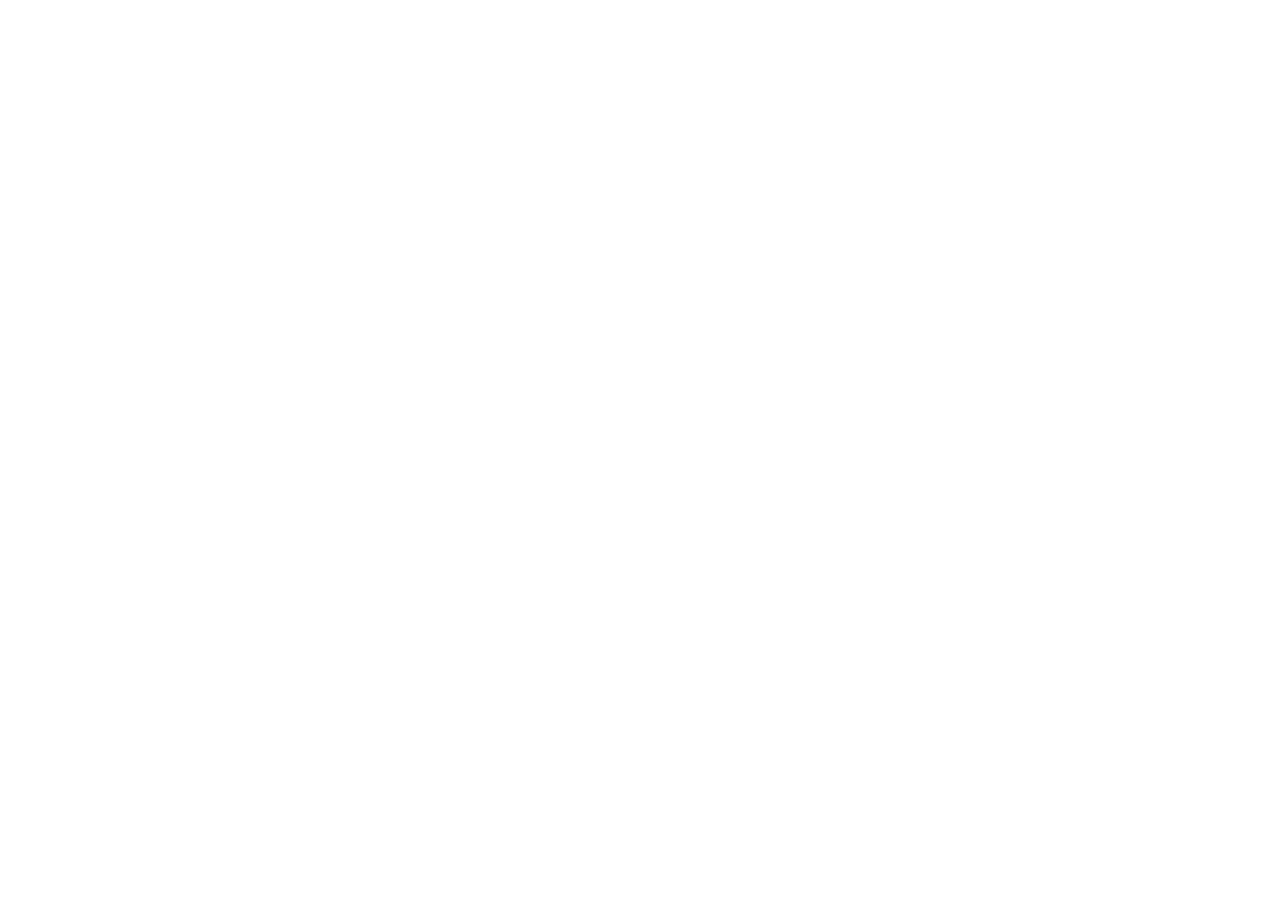
==== index.html @ 3a72f550 "Inicio de proyecto" ====
<!DOCTYPE html>
<html lang="en">
<head>
    <meta charset="UTF-8">
    <meta name="viewport" content="width=device-width, initial-scale=1.0">
    <title>Mobile First</title>
    <link rel="stylesheet" href="./style.css">
<link href="https://fonts.googleapis.com/css2?family=DM+Sans:ital,opsz,wght@0,9..40,100..1000;1,9..40,100..1000&family=Inter:ital,opsz,wght@0,14..32,100..900;1,14..32,100..900&display=swap" rel="stylesheet">
</head>
<body>   
<header></header>
<main>
    <section></section>
    <section></section>
    <section></section>
    <section></section>
</main>
<footer></footer>
</body>
</html>
---- style.css ----
:root {
    --bitcoin-orange:#F7931A;
    --soft-orange:#FFE9D5;
    --secondary-blue:#1A9AF7;
    --soft-blue:#e7f5ff;
    --warm-black:#201e1c;
    --black:#282623;
    --grey:#bababa;
    --off-white:#faf8f7;
    --just-white:#fff;
}
*{
    box-sizing: border-box;
    margin: 0;
    padding: 0;
}
html {
    font-size: 62.5%;
    font-family: "DM Sans", sans-serif;
}
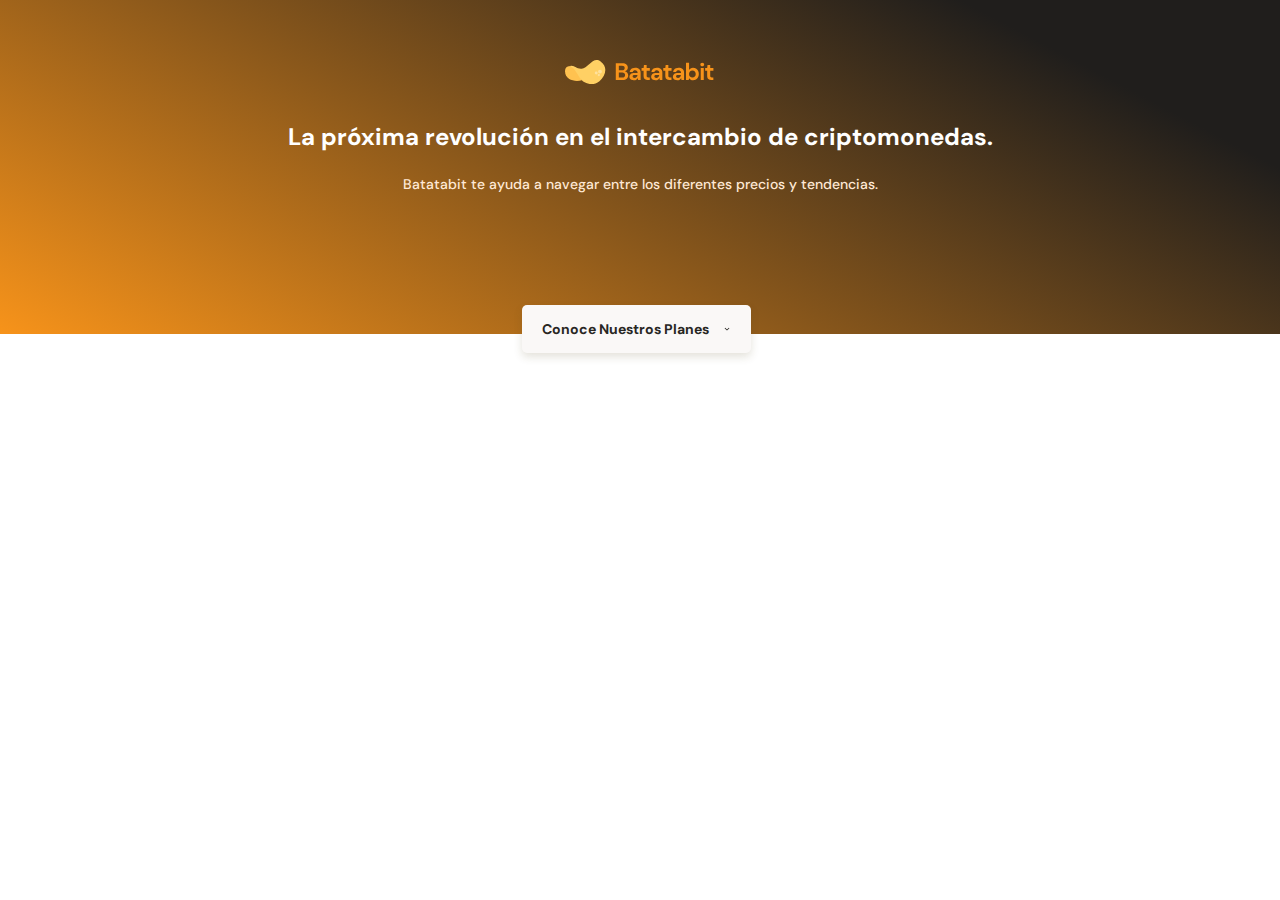
==== commit d1b97677: "Header terminado" ====
--- a/index.html
+++ b/index.html
@@ -4,11 +4,18 @@
     <meta charset="UTF-8">
     <meta name="viewport" content="width=device-width, initial-scale=1.0">
     <title>Mobile First</title>
-    <link rel="stylesheet" href="./style.css">
 <link href="https://fonts.googleapis.com/css2?family=DM+Sans:ital,opsz,wght@0,9..40,100..1000;1,9..40,100..1000&family=Inter:ital,opsz,wght@0,14..32,100..900;1,14..32,100..900&display=swap" rel="stylesheet">
+<link rel="stylesheet" href="./style.css">
 </head>
 <body>   
-<header></header>
+<header>
+    <img src="./assets/imgs/logo.svg" alt="">
+    <div class="header--title--container">
+        <h1>La próxima revolución en el intercambio de criptomonedas.</h1>
+        <p>Batatabit te ayuda a navegar entre los diferentes precios y tendencias.</p>
+        <a href="" class="header--button">Conoce Nuestros Planes <span></span></a>
+    </div>
+</header>
 <main>
     <section></section>
     <section></section>
--- a/style.css
+++ b/style.css
@@ -17,4 +17,72 @@
 html {
     font-size: 62.5%;
     font-family: "DM Sans", sans-serif;
+}
+header {
+    position: relative;
+    display: flex;
+    flex-direction: column;
+    justify-content: center;
+    width: 100%;
+    min-width: 320px;
+    height: 334px;
+    text-align: center;
+    background:  linear-gradient(207.8deg, #201E1C 16.69%, #F7931A 100%);
+    ;
+}
+header img {
+    width: 150px;
+    height: 24px;
+    margin-top: 60px;
+    align-self:center ;
+}
+.header--title--container {
+    width: 90%;
+    min-width: 288px;
+    max-width: 900px;
+    height: 218px;
+    margin-top: 40px;
+    text-align: center;
+    align-self: center;
+}
+.header--title--container h1{
+    font-size: 2.4rem;
+    font-weight: bold;
+    line-height: 2.6rem;
+    color: var(--just-white);
+}
+.header--title--container p {
+    margin-top: 25px;
+    font-size: 1.4rem;
+    font-weight: 500;
+    line-height: 1.8rem;
+    color: var(--soft-orange);
+}
+.header--title--container .header--button{
+    position: absolute;
+    left: calc(50% - 118px);
+    top: 270px;
+    display: block;
+    margin-top: 35px;
+    padding: 15px;
+    width: 229px;
+    height: 48px;
+    background-color: var(--off-white);
+    /*sobras*/
+    box-shadow: 0px 4px 8px rgba(89, 73, 30, 0.16);
+    border: none;
+    border-radius: 5px;
+    font-size: 1.4rem;
+    font-weight: bold;
+    text-decoration: none;
+    color: var(--black);
+}
+.header--button span {
+    display: inline-block;
+    width: 10px;
+    height: 10px;
+    margin-left: 10px;
+    background-image: url("./assets/icons/arrow_down.svg");
+    background-size: contain; /* Ajusta la imagen dentro del span manteniendo su proporción */
+
 }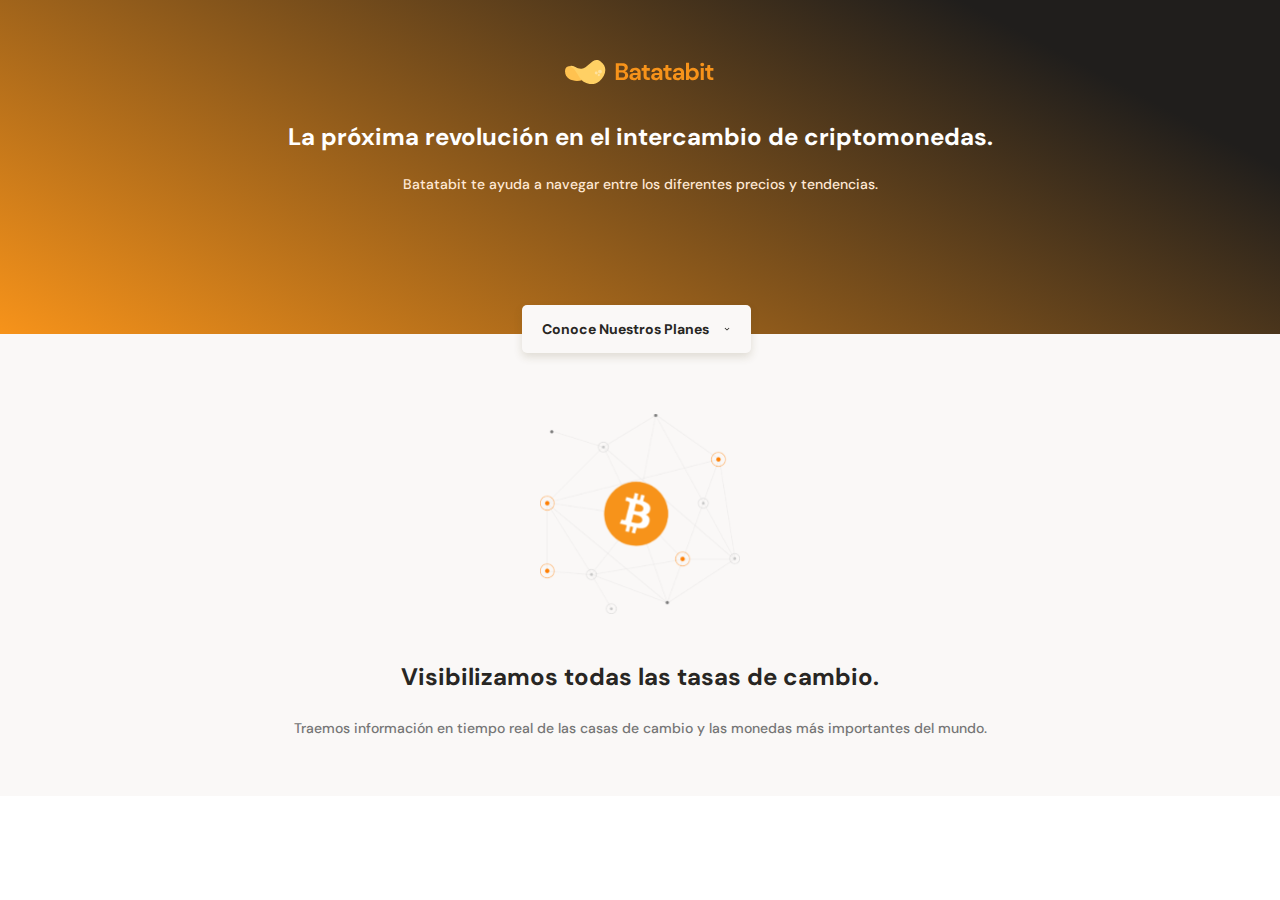
==== commit eb4b731d: "segunda sesion del proyecto" ====
--- a/index.html
+++ b/index.html
@@ -17,7 +17,16 @@
     </div>
 </header>
 <main>
-    <section></section>
+    <section class="main-exchange-container">
+        <div class="backgroundImg"></div>
+        <div class="main-exchange-container--title"> 
+            <h2>Visibilizamos todas las tasas de cambio.</h2>
+            <p>Traemos información en tiempo real de las casas de cambio y las monedas más importantes del mundo.</p>
+        </div>
+        <section class="main-tables-container">
+            <div></div>
+        </section>
+    </section>
     <section></section>
     <section></section>
     <section></section>
--- a/style.css
+++ b/style.css
@@ -84,5 +84,47 @@
     margin-left: 10px;
     background-image: url("./assets/icons/arrow_down.svg");
     background-size: contain; /* Ajusta la imagen dentro del span manteniendo su proporción */
-
+}
+main {
+    width: 100%;
+    min-width: 320px;
+    height: auto;
+    background-color: var(--off-white);
+}
+.main-exchange-container {
+    width: 100%;
+    height: auto;
+    padding-top: 80px;
+    padding-bottom: 30px;
+    text-align: center;
+}
+.main-exchange-container--title {
+    width: 100%;
+    min-width: 288px;
+    max-width: 900px;
+    margin: 0 auto;
+}
+.main-exchange-container .backgroundImg {
+    width: 200px;
+    height: 200px;
+    margin: 0 auto;
+    margin-bottom: 50px;
+    background-image: url("./assets/imgs/bitcoin.svg");
+    background-size: cover;
+    background-position: center;
+    background-repeat: no-repeat;
+}
+.main-exchange-container h2 {
+    margin-bottom: 30px;
+    font-size: 2.4rem;
+    font-weight: bold;
+    line-height: 2.6rem ;
+    color: var(--black);
+}
+.main-exchange-container p{
+    margin-bottom: 30px;
+    font-size: 1.4rem;
+    font-weight: 500;
+    line-height: 1.6rem;
+    color: #757575;
 }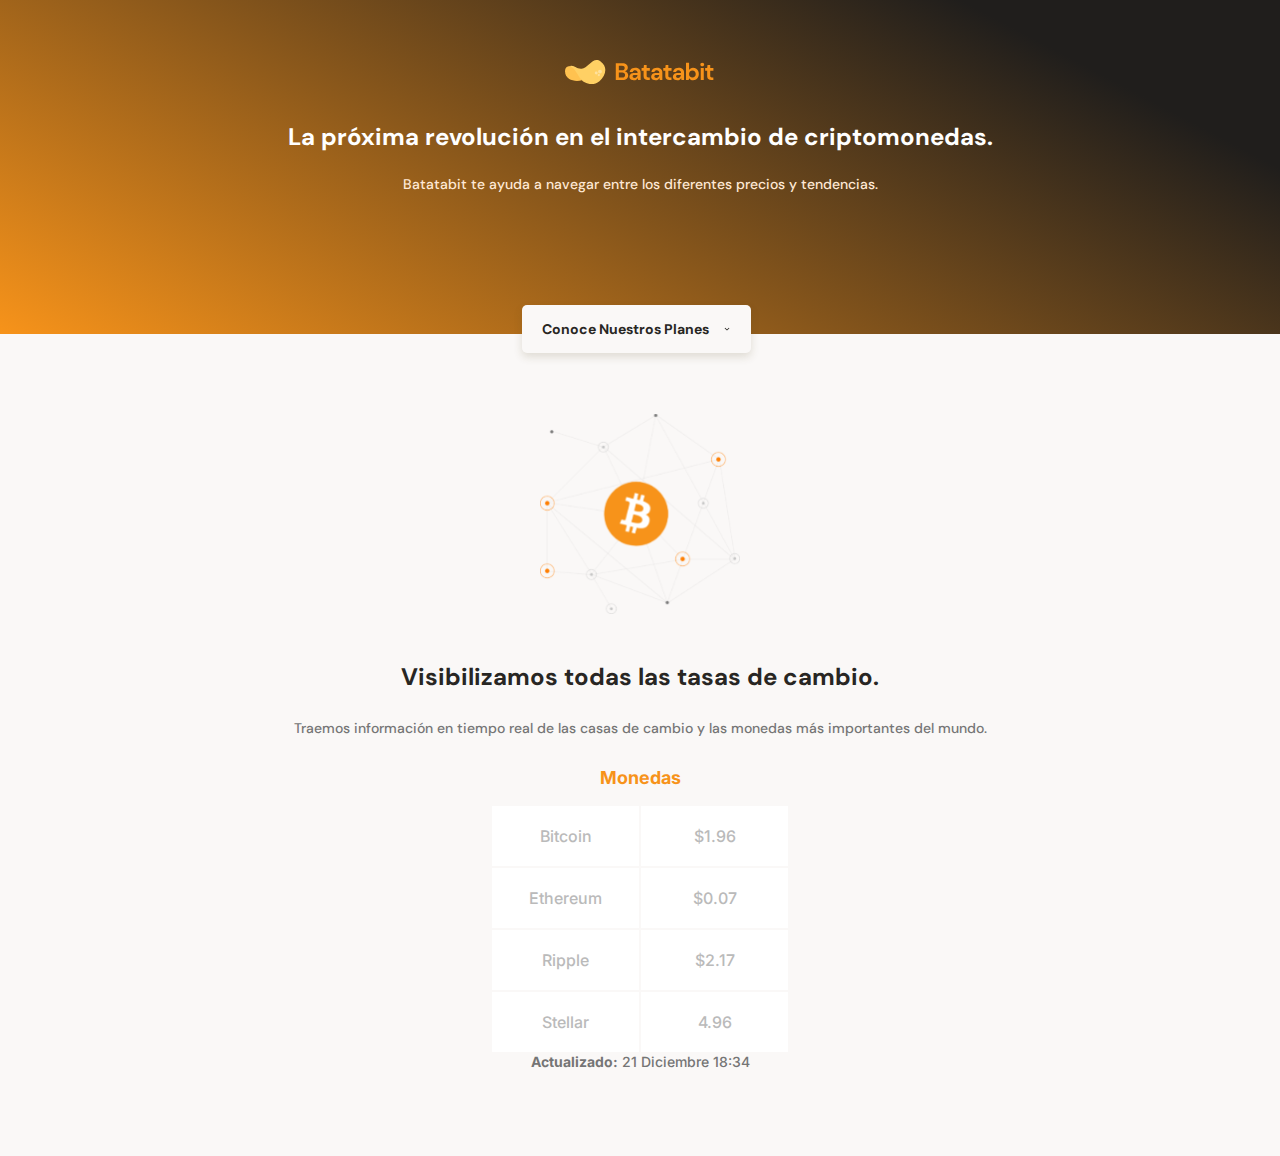
==== commit ba99b298: "tercera parte" ====
--- a/index.html
+++ b/index.html
@@ -24,7 +24,32 @@
             <p>Traemos información en tiempo real de las casas de cambio y las monedas más importantes del mundo.</p>
         </div>
         <section class="main-tables-container">
-            <div></div>
+            <div class="main-currency-table">
+                <p class="currency-table-title">Monedas</p>
+                <div class="currency-table-container">
+                    <table>
+                        <tr>
+                            <td class="table__top-left">Bitcoin</td>
+                            <td class="table__top-right table__right">$1.96 <span></span></td>
+                        </tr>
+                        <tr>
+                            <td>Ethereum</td>
+                            <td class="table__right">$0.07</td>
+                        </tr>
+                        <tr>
+                            <td>Ripple</td>
+                            <td class="table__right">$2.17</td>
+                        </tr>
+                        <tr>
+                            <td class="table__bottom-left">Stellar</td>
+                            <td class="table__bottom-right table__right">4.96</td>
+                        </tr>
+                    </table>
+                </div>
+                <div class="currency-table--date">
+                    <p> <b>Actualizado:</b> 21 Diciembre 18:34</p>
+                </div>
+            </div>
         </section>
     </section>
     <section></section>
--- a/style.css
+++ b/style.css
@@ -127,4 +127,38 @@
     font-weight: 500;
     line-height: 1.6rem;
     color: #757575;
+}
+.main-currency-table {
+    width: 70%;
+    min-width: 235px;
+    max-width: 500px;
+    height: 360px;
+    margin: 0 auto;
+    font-family: "Inter", sans-serif;
+}
+.main-currency-table .currency-table-title {
+margin-bottom: 15px;
+font-size: 1.8rem;
+font-weight: bold;
+line-height: 2.3rem;
+color: var(--bitcoin-orange);
+}
+.currency-table-container {
+    width: 90%;
+    min-width: 230px;
+    max-width: 300px;
+    height: 250px;
+    margin: 0 auto;
+}
+.currency-table-container table{
+    width: 100%;
+    height: 100%;
+}
+.currency-table-container td {
+    width: 50%;
+    font-size: 1.6rem;
+    font-weight: 500;
+    line-height: 1.9rem;
+    color: var(--grey);
+    background-color: var(--just-white);
 }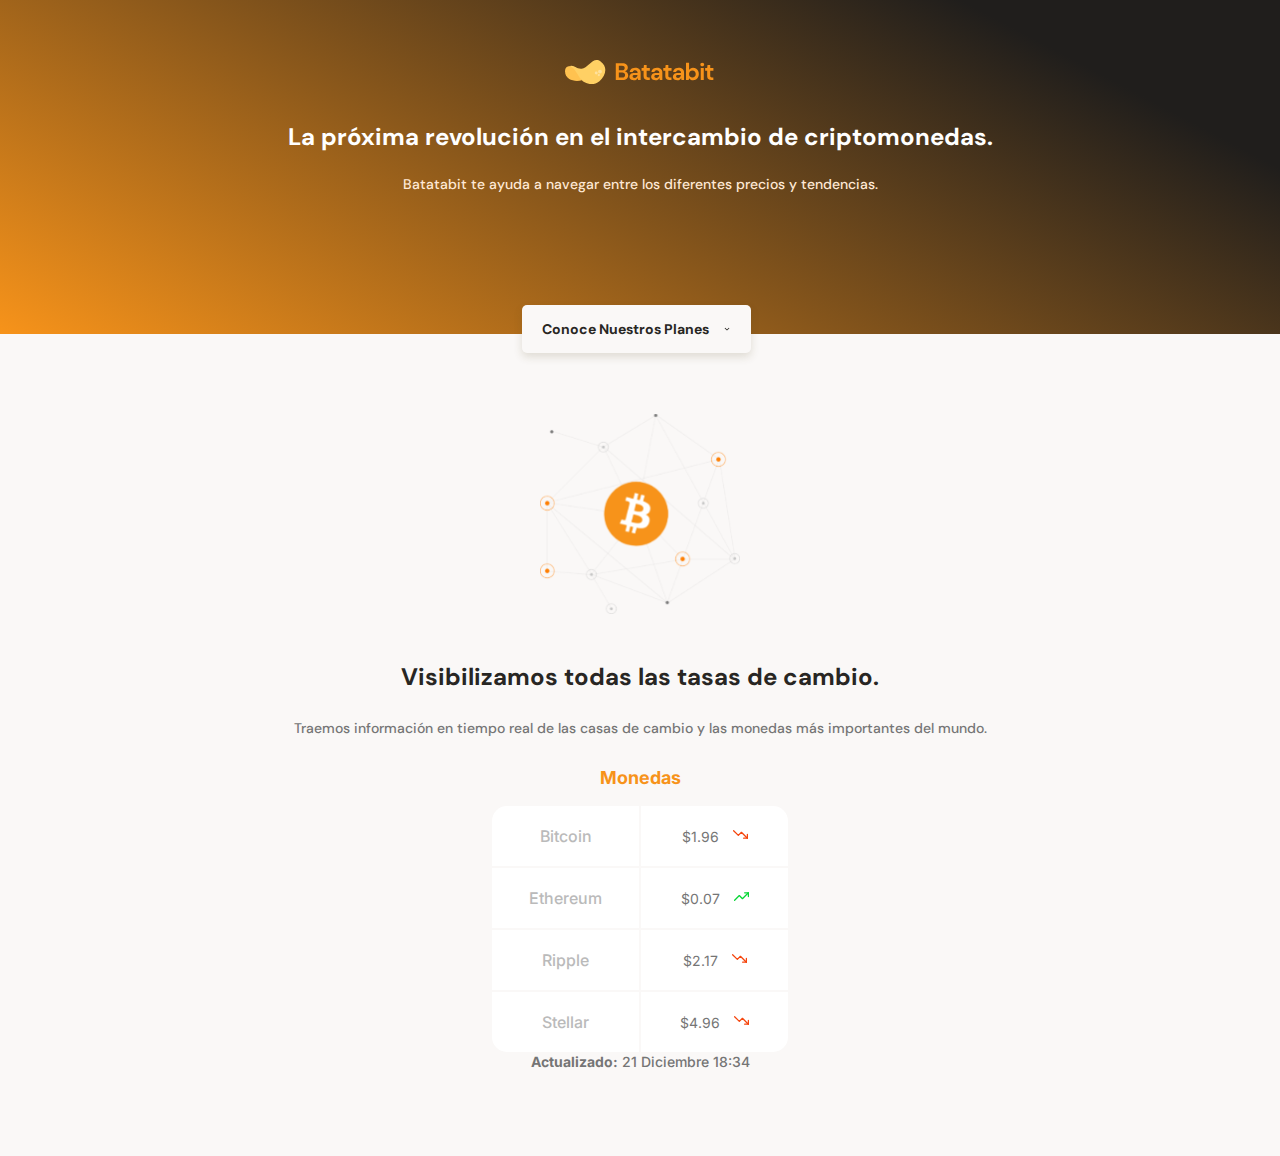
==== commit 900c428a: "tabla 01" ====
--- a/index.html
+++ b/index.html
@@ -30,23 +30,23 @@
                     <table>
                         <tr>
                             <td class="table__top-left">Bitcoin</td>
-                            <td class="table__top-right table__right">$1.96 <span></span></td>
+                            <td class="table__top-right table__right">$1.96 <span class="down"></span></td>
                         </tr>
                         <tr>
                             <td>Ethereum</td>
-                            <td class="table__right">$0.07</td>
+                            <td class="table__right">$0.07 <span class="up"></span></td>
                         </tr>
                         <tr>
                             <td>Ripple</td>
-                            <td class="table__right">$2.17</td>
+                            <td class="table__right">$2.17 <span class="down"></span></td>
                         </tr>
                         <tr>
                             <td class="table__bottom-left">Stellar</td>
-                            <td class="table__bottom-right table__right">4.96</td>
+                            <td class="table__bottom-right table__right">$4.96 <span class="down"></span></td>
                         </tr>
                     </table>
                 </div>
-                <div class="currency-table--date">
+                <div class="">
                     <p> <b>Actualizado:</b> 21 Diciembre 18:34</p>
                 </div>
             </div>
--- a/style.css
+++ b/style.css
@@ -161,4 +161,42 @@
     line-height: 1.9rem;
     color: var(--grey);
     background-color: var(--just-white);
+}
+.currency-table-container .table__top-left {
+    border-radius: 15px 0 0 0;
+}
+.currency-table-container .table__top-right  {
+    border-radius: 0 15px  0 0;
+}
+.currency-table-container .table__bottom-left {
+    border-radius: 0 0 0 15px;
+}
+.currency-table-container .table__bottom-right {
+    border-radius: 0 0 15px 0;
+}
+.currency-table-container .table__right {
+    font-size: 1.4rem;
+    font-weight: normal;
+    line-height: 1.7rem;
+    color: #757575;
+}
+.currency-table-container .down {
+    display: inline-block;
+    width: 15px;
+    height: 15px;
+    margin-left: 10px;
+    background-image: url(./assets/icons/trending-down.svg);
+    background-size: cover;
+    background-position: center;
+    background-repeat: no-repeat;
+}
+.currency-table-container .up {
+    display: inline-block;
+    width: 15px;
+    height: 15px;
+    margin-left: 10px;
+    background-image: url(./assets/icons/trending-up.svg);
+    background-size: cover;
+    background-position: center;
+    background-repeat: no-repeat;
 }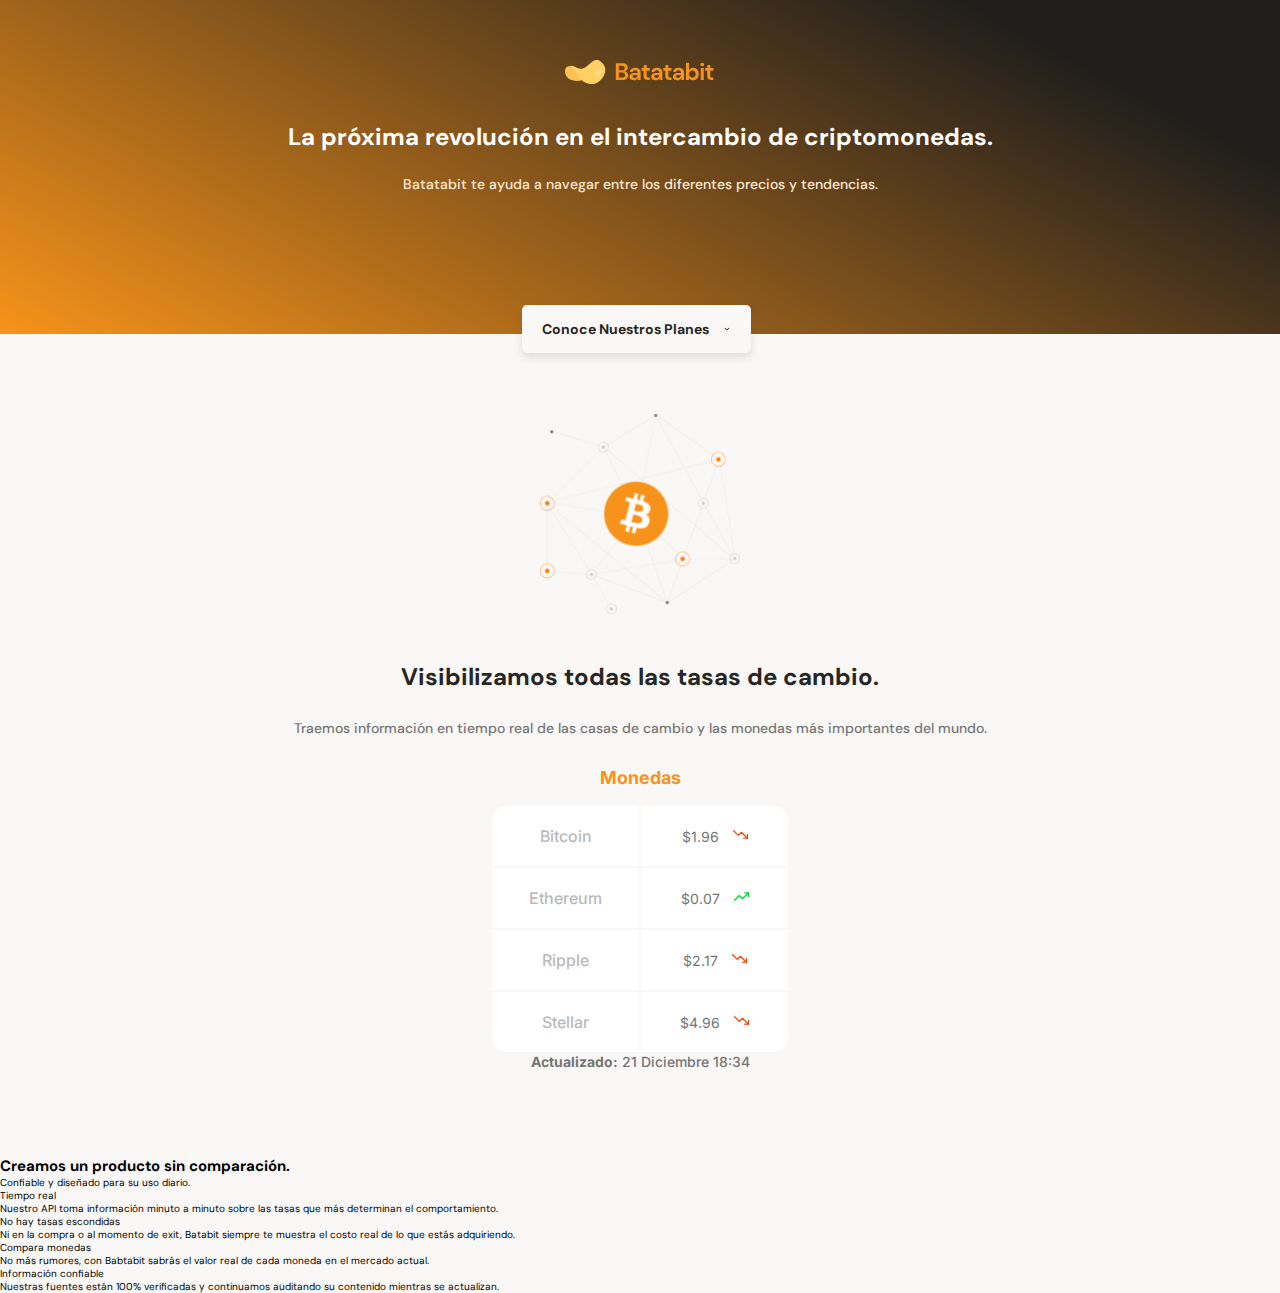
==== commit 3311b9f1: "Tercera sesion" ====
--- a/index.html
+++ b/index.html
@@ -46,13 +46,41 @@
                         </tr>
                     </table>
                 </div>
-                <div class="">
-                    <p> <b>Actualizado:</b> 21 Diciembre 18:34</p>
+                <div class="currency-table-date">
+                    <p> <b>Actualizado:</b> 21 Diciembre 18:34 </p>
                 </div>
             </div>
         </section>
     </section>
-    <section></section>
+    <section class="main-product-detail">
+        <span class="product-detail-patatalogo"></span>
+        <div class="product--detail-title">
+            <h2>Creamos un producto sin comparación.</h2>
+            <p>Confiable y diseñado para su uso diario.</p>
+        </div>
+        <section class="product-cards--container">
+            <article class="product-detail-card">
+                <span class="clock"></span>
+                <p class="product--cards-title">Tiempo real</p>
+                <p class="product--cards-body">Nuestro API toma información minuto a minuto sobre las tasas que más determinan el comportamiento.</p>
+            </article>
+            <article class="product-detail-card">
+                <span class="eye"></span>
+                <p class="product--cards-title">No hay tasas escondidas</p>
+                <p class="product--cards-body">Ni en la compra o al momento de exit, Batabit siempre te muestra el costo real de lo que estás adquiriendo.</p>
+            </article>
+            <article class="product-detail-card">
+                <span class="price"></span>
+                <p class="product--cards-title">Compara monedas</p>
+                <p class="product--cards-body">No más rumores, con Babtabit sabrás el valor real de cada moneda en el mercado actual.</p>
+            </article>
+            <article class="product-detail-card">
+                <span class="check"></span>
+                <p class="product--cards-title">Información confiable</p>
+                <p class="product--cards-body">Nuestras fuentes están 100% verificadas y continuamos auditando su contenido mientras se actualizan.</p>
+            </article>
+        </section>
+    </section>
     <section></section>
     <section></section>
 </main>
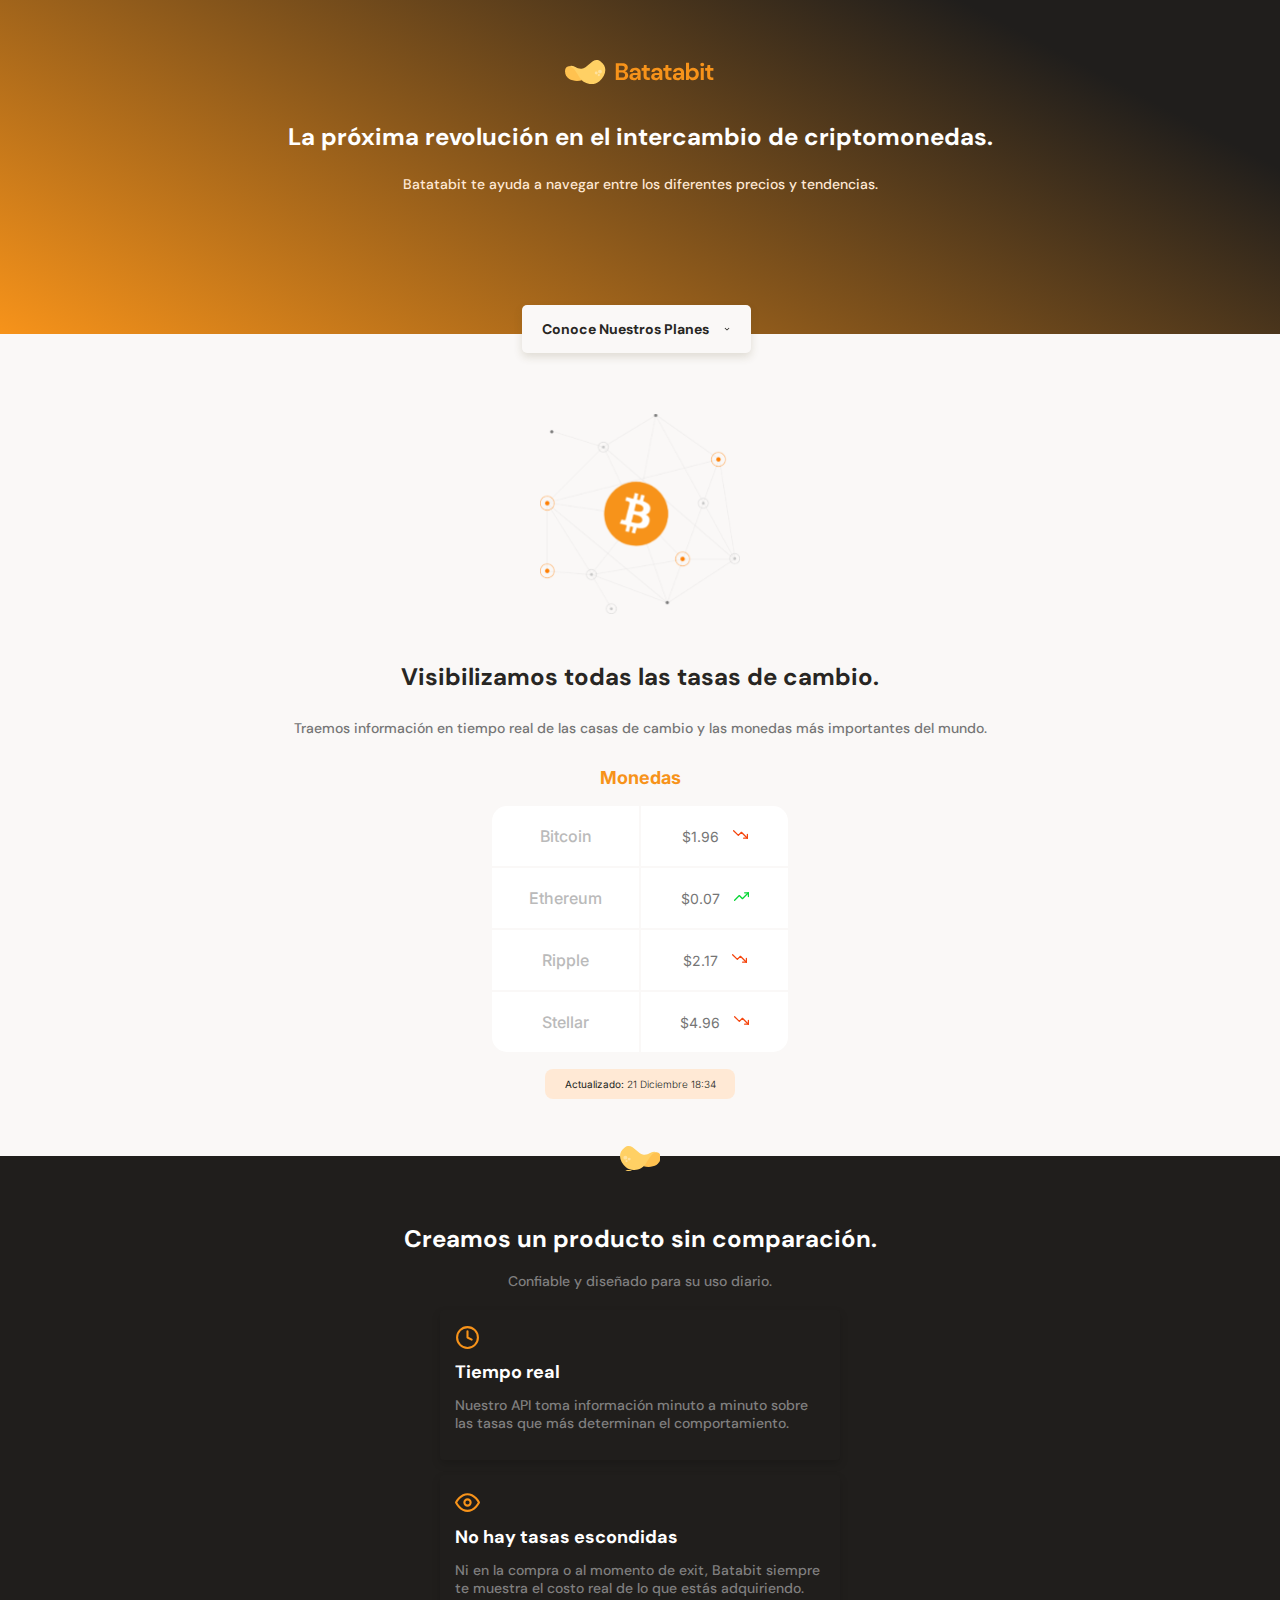
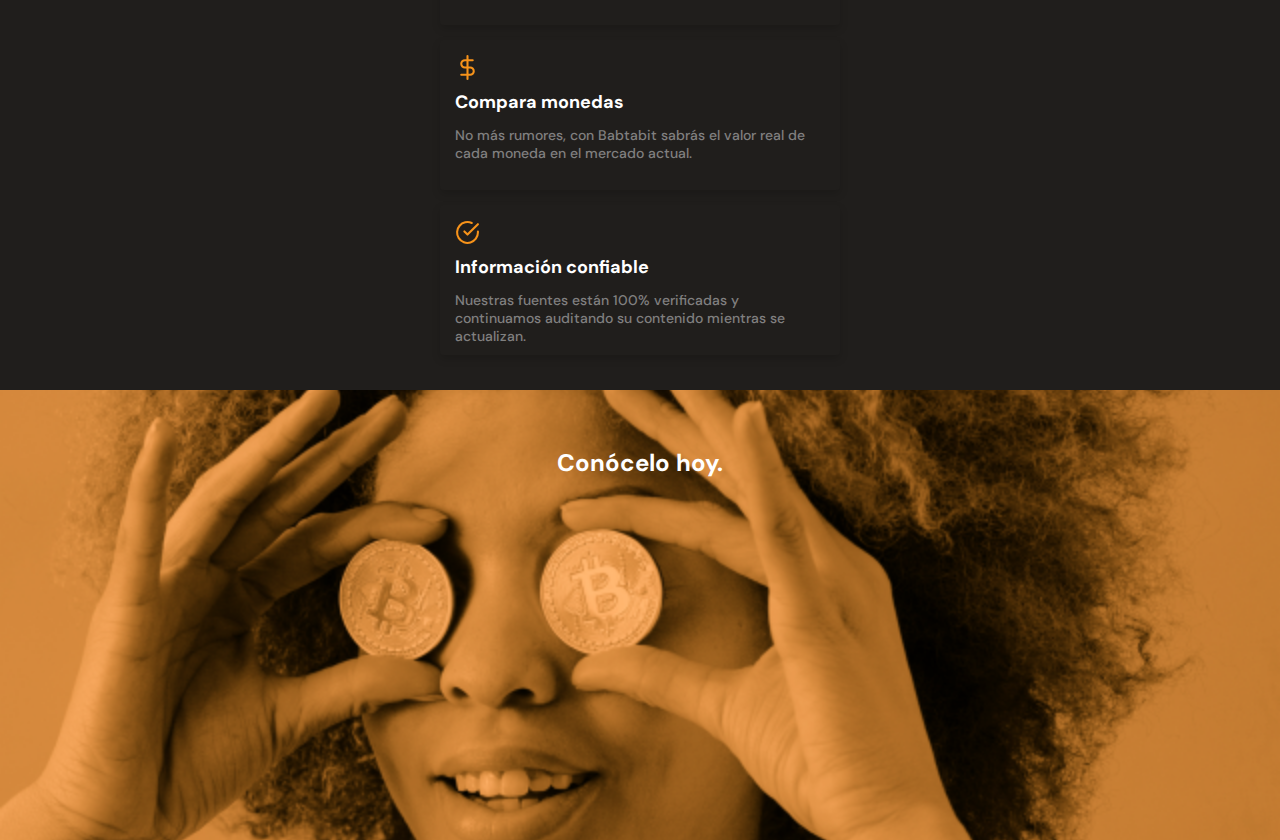
==== commit 7aa1d464: "Comodin" ====
--- a/index.html
+++ b/index.html
@@ -77,11 +77,13 @@
             <article class="product-detail-card">
                 <span class="check"></span>
                 <p class="product--cards-title">Información confiable</p>
-                <p class="product--cards-body">Nuestras fuentes están 100% verificadas y continuamos auditando su contenido mientras se actualizan.</p>
+                <p class="product--cards-body">Nuestras fuentes están 100% verificadas y continuamos auditando su contenido mientras se actualizan. </p>
             </article>
         </section>
     </section>
-    <section></section>
+    <section class="bitcoin-img-container">
+        <h2>Conócelo hoy.</h2>
+    </section>
     <section></section>
 </main>
 <footer></footer>
--- a/style.css
+++ b/style.css
@@ -199,4 +199,138 @@
     background-size: cover;
     background-position: center;
     background-repeat: no-repeat;
-}+}
+.currency-table-date {
+    width: 190px;
+    height: 30px;
+    margin: 0 auto;
+    margin-top: 15px;
+    padding: 8px;
+    background-color: var(--soft-orange);
+    border-radius: 8px;
+}
+.currency-table-date p {
+    font-size: 1.0rem;
+    font-weight: 300;
+    line-height: 1.5rem;
+    color: var(--warm-black);
+}
+.main-product-detail {
+    position: relative;
+    width: 100%;
+    min-width: 320px;
+    height: auto;
+    padding: 20px 10px;
+    background-color: var(--warm-black);
+}
+.product-detail-patatalogo {
+    position: absolute;
+    width: 40px;
+    height: 25px;
+    top: -10px;
+    left: calc(50% - 20px);
+    background-image: url(./assets/icons/patata.svg);
+}
+.product--detail-title {
+    width: 90%;
+    min-width: 288px;
+    height: auto;
+    margin: 0 auto;
+    margin-top: 50px;
+    text-align: center;
+}
+.product--detail-title h2 {
+    margin-bottom: 20px;
+    font-size: 2.4rem;
+    font-weight: bold;
+    line-height: 2.6rem;
+    color: var(--just-white);
+}
+.product--detail-title p {
+    margin-bottom: 20px;
+    font-size: 1.4rem;
+    font-weight: 500;
+    line-height: 1.8rem;
+    color: #808080;
+}
+.product-detail-card {
+    width: 90%;
+    min-width: 288px;
+    max-width: 400px;
+    height: 150px;
+    margin: 15px auto;
+    padding: 15px;
+    background-color: var(--blackblack);
+    border-radius: 4px;
+    box-shadow: 0 4px 8px rgba(0, 0, 0, 0.16);
+}
+.product-detail-card .clock {
+    display: inline-block;
+    width: 25px;
+    height: 25px;
+    margin-bottom: 10px;
+    background-image: url(./assets/icons/clock.svg);
+    background-size: cover;
+    background-position: center;
+    background-repeat: no-repeat;
+}
+.product--cards-title {
+    margin-bottom:  15px;
+    font-size: 1.8rem;
+    font-weight: bold;
+    line-height: 1.8rem;
+    color: var(--just-white);
+}
+.product--cards-body {
+    font-size: 1.4rem;
+    font-weight: 500;
+    line-height: 1.8rem;
+    color: #808080;
+}
+.product-detail-card .eye {
+    display: inline-block;
+    width: 25px;
+    height: 25px;
+    margin-bottom: 10px;
+    background-image: url(./assets/icons/eye.svg);
+    background-size: cover;
+    background-position: center;
+    background-repeat: no-repeat;
+}
+.product-detail-card .price {
+    display: inline-block;
+    width: 25px;
+    height: 25px;
+    margin-bottom: 10px;
+    background-image: url(./assets/icons/dollar.svg);
+    background-size: cover;
+    background-position: center;
+    background-repeat: no-repeat;
+}
+.product-detail-card .check {
+    display: inline-block;
+    width: 25px;
+    height: 25px;
+    margin-bottom: 10px;
+    background-image: url(./assets/icons/checkcircle.svg);
+    background-size: cover;
+    background-position: center;
+    background-repeat: no-repeat;
+}
+.bitcoin-img-container {
+    width: 100%;
+    min-width: 320px;
+    height: 50vh;
+    background-image: url(./assets/imgs/bitcoinbabyX2.png);
+    background-position: center;
+    background-size: cover;
+    background-repeat: no-repeat;
+    text-align: center;
+}
+.bitcoin-img-container h2 {
+    padding-top: 60px;
+    font-size: 2.4rem;
+    font-weight: bold;
+    line-height: 2.6rem;
+    color: var(--just-white);
+}
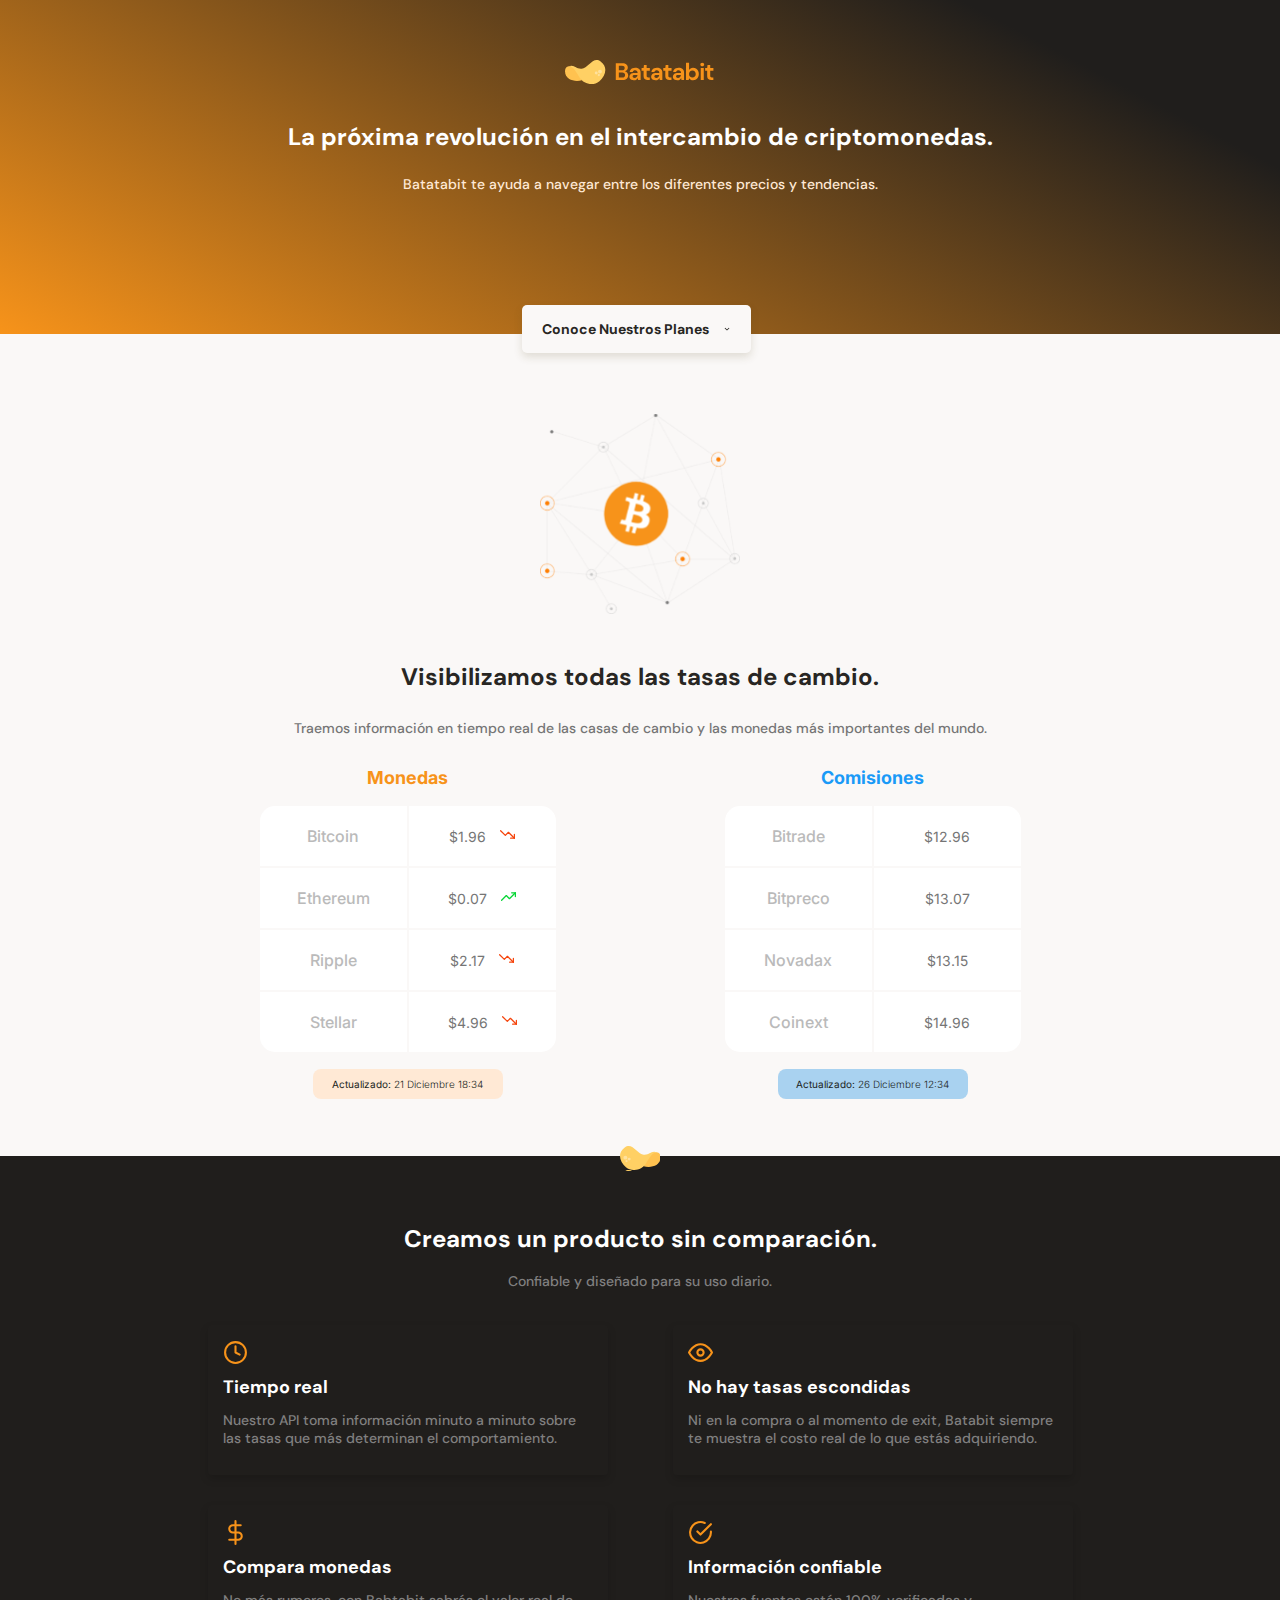
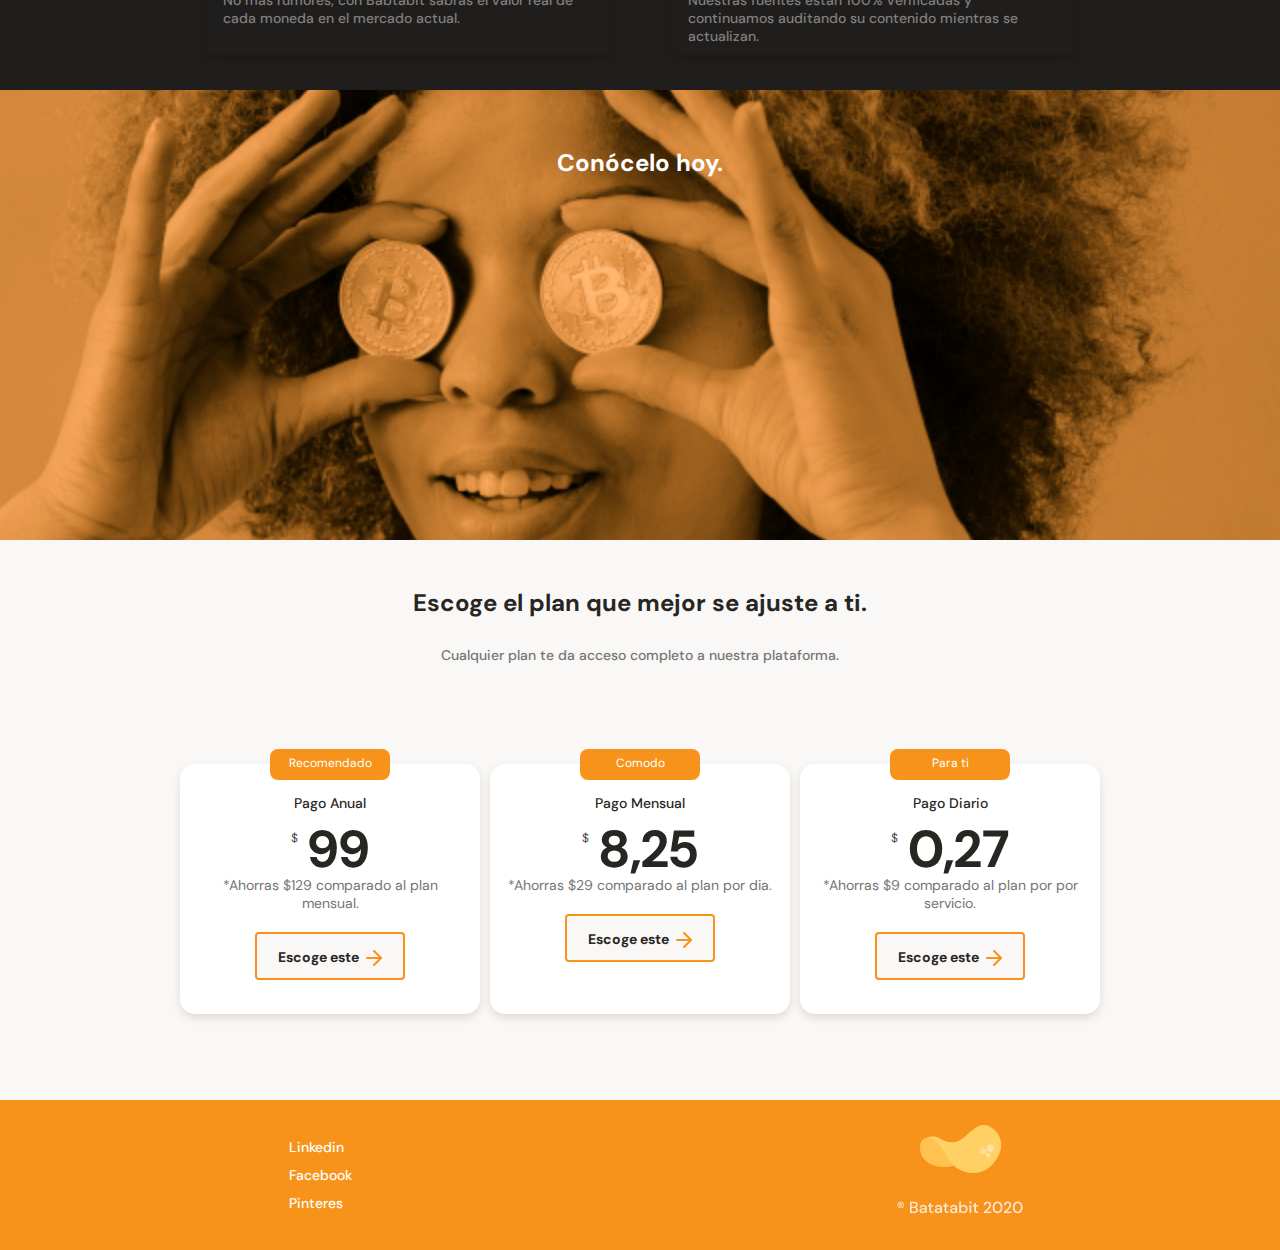
==== commit 8a258827: "sin modificaciones" ====
--- a/index.html
+++ b/index.html
@@ -6,6 +6,7 @@
     <title>Mobile First</title>
 <link href="https://fonts.googleapis.com/css2?family=DM+Sans:ital,opsz,wght@0,9..40,100..1000;1,9..40,100..1000&family=Inter:ital,opsz,wght@0,14..32,100..900;1,14..32,100..900&display=swap" rel="stylesheet">
 <link rel="stylesheet" href="./style.css">
+<link rel="stylesheet" href="./css/tablet.css" media="(min-width: 930px)">
 </head>
 <body>   
 <header>
@@ -13,7 +14,7 @@
     <div class="header--title--container">
         <h1>La próxima revolución en el intercambio de criptomonedas.</h1>
         <p>Batatabit te ayuda a navegar entre los diferentes precios y tendencias.</p>
-        <a href="" class="header--button">Conoce Nuestros Planes <span></span></a>
+        <a href="#plans" class="header--button">Conoce Nuestros Planes <span></span></a>
     </div>
 </header>
 <main>
@@ -50,8 +51,35 @@
                     <p> <b>Actualizado:</b> 21 Diciembre 18:34 </p>
                 </div>
             </div>
+            <div class="main-currency-table">
+                <p class="currency-table-title-t2">Comisiones</p>
+                <div class="currency-table-container">
+                    <table>
+                        <tr>
+                            <td class="table__top-left">Bitrade</td>
+                            <td class="table__top-right table__right">$12.96 </td>
+                        </tr>
+                        <tr>
+                            <td>Bitpreco</td>
+                            <td class="table__right">$13.07 </td>
+                        </tr>
+                        <tr>
+                            <td>Novadax</td>
+                            <td class="table__right">$13.15 </td>
+                        </tr>
+                        <tr>
+                            <td class="table__bottom-left">Coinext</td>
+                            <td class="table__bottom-right table__right">$14.96 </td>
+                        </tr>
+                    </table>
+                </div>
+                <div  class="currency-table-date-t2">
+                    <p> <b>Actualizado:</b> 26 Diciembre 12:34</p>
+                </div>
+            </div>
         </section>
     </section>
+    
     <section class="main-product-detail">
         <span class="product-detail-patatalogo"></span>
         <div class="product--detail-title">
@@ -84,8 +112,53 @@
     <section class="bitcoin-img-container">
         <h2>Conócelo hoy.</h2>
     </section>
-    <section></section>
+    <section id="plans" class="main-plans-containers">
+        <div class="plans--title">
+            <h2>Escoge el plan que mejor se ajuste a ti.</h2>
+            <p>Cualquier plan te da acceso completo a nuestra plataforma.</p>
+        </div>
+        <section class="plans-container--slider">
+            <article class="plans-container--card">
+                <p class="recomendado">Recomendado</p>
+                <div class="plan-info-container">
+                    <h3 class="plan-card--title">Pago Anual</h3>
+                    <p class="plan-card--price"> <span>$</span> 99</p>
+                    <p class="plan-card--saving">*Ahorras $129 comparado al plan mensual.</p>
+                    <button class="plan-card--ca">Escoge este <span></span></button>
+                </div>
+            </article>
+            <article class="plans-container--card">
+                <p class="recomendado">Comodo</p>
+                <div class="plan-info-container">
+                    <h3 class="plan-card--title">Pago Mensual</h3>
+                    <p class="plan-card--price"> <span>$</span> 8,25</p>
+                    <p class="plan-card--saving">*Ahorras $29 comparado al plan por dia.</p>
+                    <button class="plan-card--ca">Escoge este <span></span></button>
+                </div>
+            </article>
+            <article class="plans-container--card">
+                <p class="recomendado">Para ti</p>
+                <div class="plan-info-container">
+                    <h3 class="plan-card--title">Pago Diario</h3>
+                    <p class="plan-card--price"> <span>$</span> 0,27</p>
+                    <p class="plan-card--saving">*Ahorras $9 comparado al plan por por servicio.</p>
+                    <button class="plan-card--ca">Escoge este <span></span></button>
+                </div>
+            </article>
+        </section>
+    </section>
 </main>
-<footer></footer>
+<footer>
+    <section class="left">
+        <ul>
+            <li><a href="#">Linkedin</a></li>
+            <li><a href="#">Facebook</a></li>
+            <li><a href="#">Pinteres</a></li>
+        </ul>
+    </section>
+    <section class="right">
+        <img src="./assets/imgs/batatabit.png" alt="Logo de Batabit 2020">
+    </section>
+</footer>
 </body>
 </html>--- a/style.css
+++ b/style.css
@@ -327,6 +327,30 @@
     background-repeat: no-repeat;
     text-align: center;
 }
+
+
+.main-currency-table .currency-table-title-t2 {
+    margin-bottom: 15px;
+    font-size: 1.8rem;
+    font-weight: bold;
+    line-height: 2.3rem;
+    color: var(--secondary-blue);
+    }
+    .currency-table-date-t2{
+        width: 190px;
+        height: 30px;
+        margin: 0 auto;
+        margin-top: 15px;
+        padding: 8px;
+        background-color: #a9d2f0;
+        border-radius: 8px;
+    }
+    .currency-table-date-t2 p {
+        font-size: 1.0rem;
+        font-weight: 300;
+        line-height: 1.5rem;
+        color: var(--warm-black);
+    }
 .bitcoin-img-container h2 {
     padding-top: 60px;
     font-size: 2.4rem;
@@ -334,3 +358,131 @@
     line-height: 2.6rem;
     color: var(--just-white);
 }
+.main-plans-containers {
+    width: 100%;
+    min-width: 320px;
+    padding-bottom: 70px;
+    text-align: center;
+}
+.plans--title {
+    width: 90%;
+    min-width: 288px;
+    height: auto;
+    margin: 0 auto;
+    margin-bottom: 50px;
+}
+.plans--title h2 {
+    padding-top:50px;
+    font-size: 2.4rem;
+    font-weight: bold;
+    line-height: 2.6rem;
+    color: var(--black);
+}
+.plans--title p {
+    padding-top: 30px;
+    font-size: 1.4rem;
+    font-weight: 500;
+    line-height: 1.8rem;
+    color: #757575;
+}
+.plans-container--slider {
+    display: flex;
+    height: 316px;
+    overflow-x: scroll;
+    overscroll-behavior-x: contain;
+    scroll-snap-type: x proximity;
+
+}
+.plans-container--card {
+    position: relative;
+    scroll-snap-align: center;
+    width: 70%;
+    min-width: 290px;
+    max-width: 300px;
+    height: 250px;
+    margin: 50px 5px 0;
+    padding: 0 15px;
+    background-color: var(--just-white);
+    border-radius: 15px;
+    box-shadow: 0 4px 8px rgba(89, 73, 30, 0.16);
+}
+.recomendado {
+    position: absolute;
+    width: 120px;
+    height: 31px;
+    padding: 6px;
+    top: -15px;
+    left: calc(50% - 60px);
+    font-size: 1.2rem;
+    background-color: var(--bitcoin-orange);
+    border-radius: 8px;
+    color: var(--just-white);
+}
+.plan-card--title {
+    padding-top: 30px;
+    font-size: 1.4rem;
+    font-weight: 500;
+    line-height: 1.8rem;
+    color: var(--black);
+}
+.plan-card--price {
+    padding: 5px p;
+    font-size: 5.2rem;
+    font-weight: bold;
+    line-height: 5.3rem;
+    color: var(--black);
+}
+.plan-card--price span {
+    font-size: 1.2rem;
+    font-weight: 300;
+    vertical-align: 25px;
+}
+.plan-card--saving {
+    font-size: 1.4rem;
+    color: #757575;
+}
+.plan-card--ca {
+    width: 150px;
+    height: 48px;
+    margin-top: 20px;
+    background-color: #faf8f7;
+    border: 2px solid var(--bitcoin-orange);
+    border-radius: 4px;
+    font-size: 1.4rem;
+    font-weight: bold;
+    line-height: 1.8rem;
+    color: var(--black);
+    font-family: "DM Sans", sans-serif;
+}
+.plan-card--ca span {
+    display: inline-block;
+    width: 20px;
+    height: 20px;
+    background-image: url(./assets/icons/arrow-right.svg);
+    vertical-align: text-bottom;
+}
+footer {
+    display: flex;
+    width: 100%;
+    height: 150px;
+    background-color: var(--bitcoin-orange);
+}
+footer section {
+    display: flex;
+    width: 50%;
+    justify-content: center;
+    align-items: center;
+}
+ footer .left ul {
+    font-size: 1.4rem;
+    font-weight: 500;
+    line-height: 1.8rem;
+    list-style: none;
+ }
+ .left li {
+    margin: 10px 0;
+ }
+ .left a {
+    text-decoration: none;
+    color: var(--just-white);
+ }--- a/css/tablet.css
+++ b/css/tablet.css
@@ -0,0 +1,14 @@
+.main-tables-container {
+    display: flex;
+    width: 930px;
+    margin: 0 auto;
+}
+.product-cards--container {
+    display: flex;
+    flex-wrap: wrap; /* no genera over flow*/
+    width: 930px;
+    margin: 0 auto;
+}
+.plans-container--slider {
+    justify-content: center;
+}